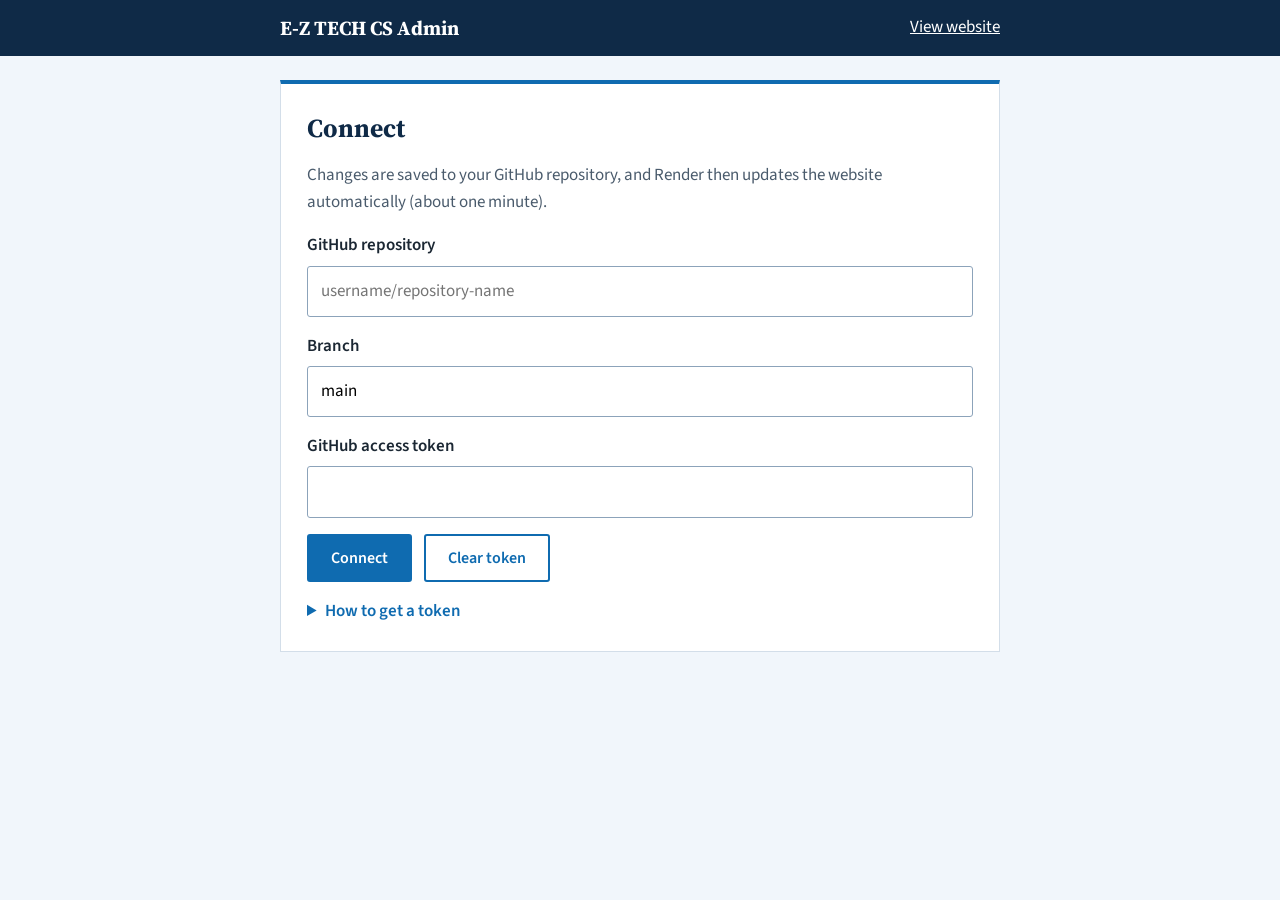
==== admin.html @ 868609f4 "Add files via upload" ====
<!doctype html>
<html lang="en">
<head>
<meta charset="utf-8">
<meta name="viewport" content="width=device-width, initial-scale=1">
<meta name="robots" content="noindex, nofollow">
<title>Admin | E-Z TECH CS</title>
<link rel="preconnect" href="https://fonts.googleapis.com">
<link rel="preconnect" href="https://fonts.gstatic.com" crossorigin>
<link href="https://fonts.googleapis.com/css2?family=Source+Sans+3:wght@400;600;700&family=Source+Serif+4:opsz,wght@8..60,700&display=swap" rel="stylesheet">
<link rel="stylesheet" href="admin.css">
</head>
<body>
<header class="bar"><div class="w"><b>E-Z TECH CS Admin</b><a href="index.html">View website</a></div></header>
<main class="w">

<section class="panel" id="connect">
<h1>Connect</h1>
<p class="hint">Changes are saved to your GitHub repository, and Render then updates the website automatically (about one minute).</p>
<label>GitHub repository<input id="repo" placeholder="username/repository-name" autocomplete="off"></label>
<label>Branch<input id="branch" value="main" autocomplete="off"></label>
<label>GitHub access token<input id="token" type="password" autocomplete="off"></label>
<div class="actions"><button class="btn" id="connectBtn" type="button">Connect</button><button class="btn ghost" id="forget" type="button">Clear token</button></div>
<details>
<summary>How to get a token</summary>
<ol>
<li>On GitHub, open Settings, then Developer settings, then Personal access tokens, then Fine-grained tokens.</li>
<li>Generate a new token. Under Repository access, choose only this website&rsquo;s repository.</li>
<li>Under Permissions, set <b>Contents</b> to <b>Read and write</b>.</li>
<li>Copy the token and paste it above. It stays in this browser tab only and is cleared when you close it.</li>
</ol>
</details>
</section>

<section class="panel" id="editor" hidden>
<h1>Technicians</h1>
<div id="list"></div>
<div class="actions"><button class="btn ghost" id="add" type="button">Add technician</button><button class="btn" id="save" type="button">Save changes</button></div>
</section>

<p id="msg" class="msg" role="status"></p>
</main>
<script src="admin.js"></script>
</body>
</html>
---- admin.css ----
:root{--navy:#0F2A47;--blue:#0F6BB0;--blue-dark:#0B5590;--tint:#F1F6FB;--ink:#1B2733;--muted:#4A5B6C;--line:#D3DEE9}
*{box-sizing:border-box}
body{margin:0;background:var(--tint);color:var(--ink);font:400 17px/1.6 "Source Sans 3",system-ui,sans-serif}
a{color:#fff}
:focus-visible{outline:3px solid var(--blue);outline-offset:2px}
.w{max-width:760px;margin:0 auto;padding:0 20px}
.bar{background:var(--navy);color:#fff;padding:14px 0}
.bar .w{display:flex;justify-content:space-between;align-items:center;gap:12px;flex-wrap:wrap}
.bar b{font:700 20px "Source Serif 4",Georgia,serif}
.panel{background:#fff;border:1px solid var(--line);border-top:4px solid var(--blue);padding:26px;margin:24px 0;display:grid;gap:16px}
.panel[hidden]{display:none}
h1{margin:0;font:700 26px "Source Serif 4",Georgia,serif;color:var(--navy)}
.hint{margin:0;color:var(--muted)}
label{display:grid;gap:6px;font-weight:600}
input{font:inherit;font-weight:400;padding:11px 13px;border:1px solid #8CA3BA;border-radius:3px;min-height:46px;width:100%}
.actions{display:flex;gap:12px;flex-wrap:wrap}
.btn{font:600 16px "Source Sans 3",sans-serif;background:var(--blue);color:#fff;border:2px solid var(--blue);border-radius:3px;padding:11px 22px;cursor:pointer;min-height:46px}
.btn:hover{background:var(--blue-dark);border-color:var(--blue-dark)}
.btn.ghost{background:#fff;color:var(--blue)}
.btn.ghost:hover{background:var(--tint)}
.btn:disabled{opacity:.6;cursor:wait}
details{color:var(--muted)}summary{cursor:pointer;font-weight:600;color:var(--blue)}
details ol{margin:10px 0 0;padding-left:22px}
.tech{display:grid;grid-template-columns:120px 1fr;gap:20px;padding:20px 0;border-top:1px solid var(--line);align-items:start}
.tech:first-child{border-top:0;padding-top:0}
.tech .pic{display:grid;gap:10px;justify-items:center}
.tech img{width:110px;height:110px;border-radius:50%;object-fit:cover;background:var(--tint);border:3px solid #fff;box-shadow:0 0 0 2px var(--blue)}
.tech .fields{display:grid;gap:12px}
.file{font-size:14px;font-weight:600;color:var(--blue);cursor:pointer;text-align:center}
.file input{position:absolute;opacity:0;width:1px;height:1px;min-height:0}
.file:focus-within{outline:3px solid var(--blue);outline-offset:2px}
.remove{justify-self:start;background:none;border:0;color:#B00020;font:600 15px "Source Sans 3",sans-serif;cursor:pointer;padding:6px 0}
.msg{min-height:1.6em;font-weight:600;margin:0 0 40px}
.msg.ok{color:#0F6B3A}.msg.err{color:#B00020}
@media(max-width:560px){.tech{grid-template-columns:1fr}}
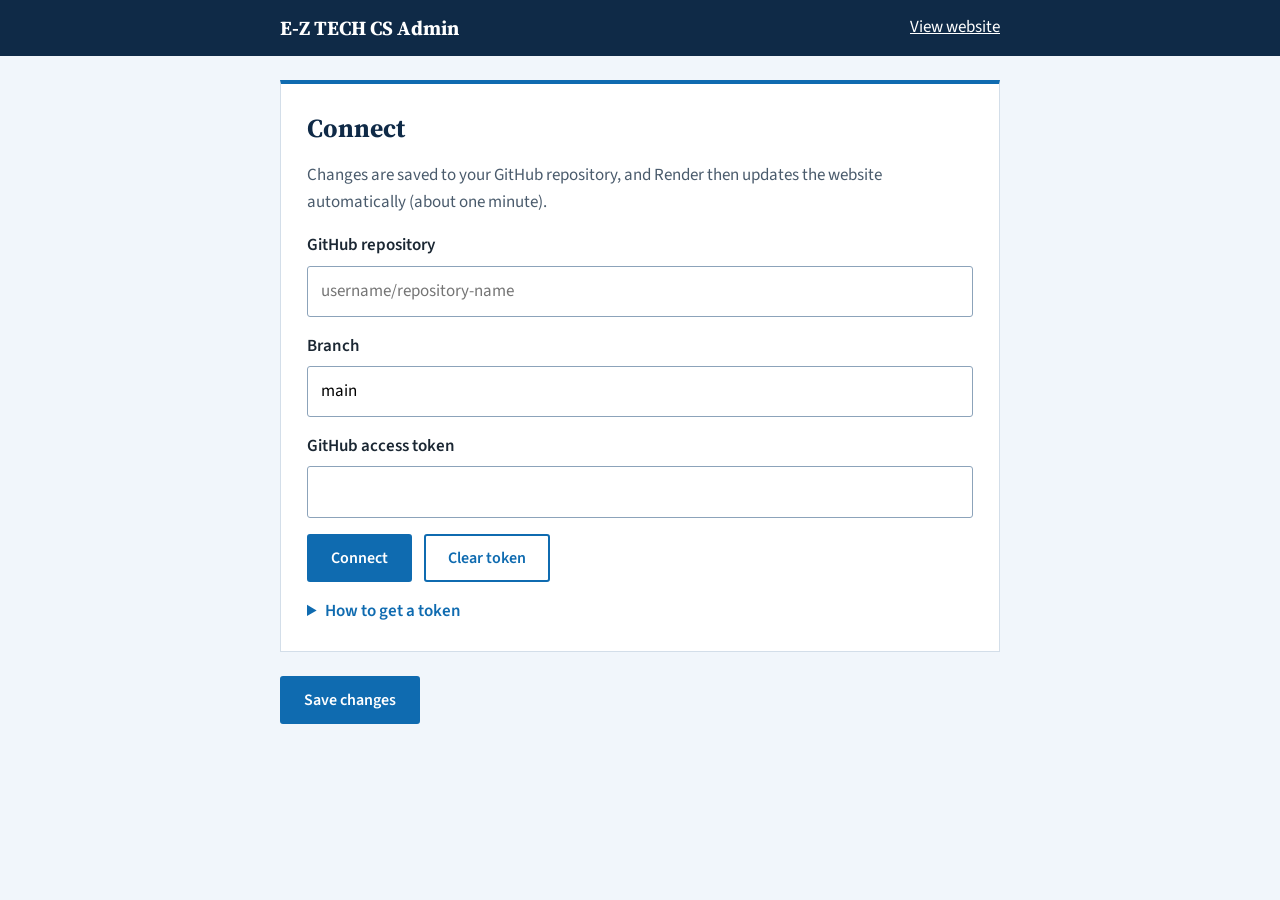
==== commit 7da587b1: "Add files via upload" ====
--- a/admin.html
+++ b/admin.html
@@ -2,6 +2,7 @@
 <html lang="en">
 <head>
 <meta charset="utf-8">
+<base href="/">
 <meta name="viewport" content="width=device-width, initial-scale=1">
 <meta name="robots" content="noindex, nofollow">
 <title>Admin | E-Z TECH CS</title>
@@ -11,7 +12,7 @@
 <link rel="stylesheet" href="admin.css">
 </head>
 <body>
-<header class="bar"><div class="w"><b>E-Z TECH CS Admin</b><a href="index.html">View website</a></div></header>
+<header class="bar"><div class="w"><b>E-Z TECH CS Admin</b><a href="/home">View website</a></div></header>
 <main class="w">
 
 <section class="panel" id="connect">
@@ -35,8 +36,18 @@
 <section class="panel" id="editor" hidden>
 <h1>Technicians</h1>
 <div id="list"></div>
-<div class="actions"><button class="btn ghost" id="add" type="button">Add technician</button><button class="btn" id="save" type="button">Save changes</button></div>
+<div class="actions"><button class="btn ghost" id="add" type="button">Add technician</button></div>
 </section>
+
+<section class="panel" id="socialPanel" hidden>
+<h1>Website social media</h1>
+<p class="hint">Shown as animated icons in the contact section and footer. Leave a box empty to hide that icon.</p>
+<label>Facebook page link<input id="fb" type="url" placeholder="https://facebook.com/yourpage" autocomplete="off"></label>
+<label>Instagram link<input id="ig" type="url" placeholder="https://instagram.com/yourname" autocomplete="off"></label>
+<label>TikTok link<input id="tt" type="url" placeholder="https://tiktok.com/@yourname" autocomplete="off"></label>
+</section>
+
+<div class="actions" id="saveBar" hidden><button class="btn" id="save" type="button">Save changes</button></div>
 
 <p id="msg" class="msg" role="status"></p>
 </main>
